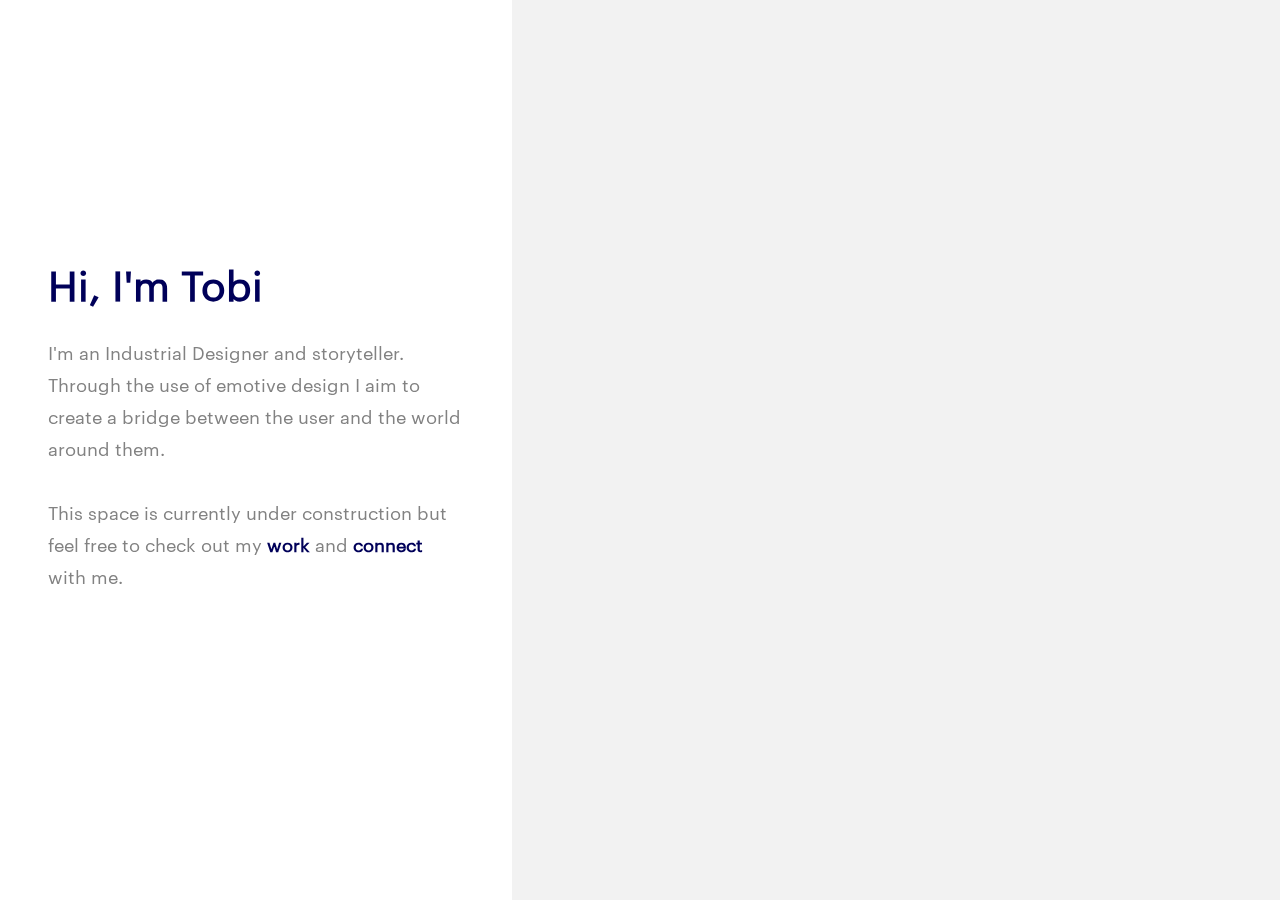
==== index.html @ 5060b802 "Website update 4" ====
<!DOCTYPE html>
<html>
<head>
	<title>Tobi Oyadiran</title>
	<meta property="og:title" content="Tobi Oyadiran" />
	<meta property="og:description" content="Tobi is an industrial designer in the UK focused on software design and consumer product design" />	
	<meta property="og:url" content="http://tobi.co.uk/" />
	<meta property="og:image" content="Tiny browser icon goes here" />
	<meta property="og:type" content="website" />
	<meta name="viewport" content="initial-scale=1,user-scalable=no">
	<meta name="apple-mobile-web-app-status-bar-style" content="black">
	<meta name="theme-color" content="#000000">
	<link rel="icon" type="image/x-icon" href="smaller browser icon goes here">
	<link rel="apple-touch-icon-precomposed" href="/public/images/icons/touch-icon-iphone.png" />
	<link rel="apple-touch-icon-precomposed" sizes="76x76" href="ipad icon" />
	<link rel="apple-touch-icon-precomposed" sizes="120x120" href="iphone icon" />
	<link rel="apple-touch-icon-precomposed" sizes="152x152" href="ipad icon" />
	<link rel="stylesheet" type="text/css" href="public/css/style.css"> 
    <link href="https://afeld.github.io/emoji-css/emoji.css" rel="stylesheet">
	<script src="https://ajax.googleapis.com/ajax/libs/jquery/2.1.4/jquery.min.js"></script>
	<script type="text/javascript" src="/public/js/jquery.history.js"></script>
	<script type="text/javascript" src="/public/js/imagesloaded.pkgd.min.js"></script>
	<script type="text/javascript" src="/public/js/functions.js"></script>
	
</head>
<body class="no-touch">
    
<div id="container">
	<div id="content">
		<div class="right-column fixed">
			<div class="cover-image"></div></a>    
		</div>
		<div class="left-column centered">
			<div class="content-wrap">
               
			<p2>Hi, I'm Tobi</p2>			
<p class="projects">
	


<p>I'm an Industrial Designer and storyteller. Through the use of emotive design I aim to create a bridge between the user and the world around them.</p>
                
<p>This space is currently under construction but feel free to check out my <b><a href="https://www.coroflot.com/tobioyadiran/Design-Folio-2016" target="_blank">work<a/></b> and <b><a href="https://www.linkedin.com/in/tobioyadiran/" target="_blank">connect<a/></b> with me.</p><i class="em em-grin"></i>
 
 
</div>
</body>
</html>
---- public/css/style.css ----
/* website by hi@andychung.me */

@font-face {
	font-family: 'Graphik Web';
	src: url('../fonts/Graphik-Regular-Web.eot');
	src: url('../fonts/Graphik-Regular-Web.eot?#iefix') format('embedded-opentype'),
	url('../fonts/Graphik-Regular-Web.woff') format('woff'),
	url('../fonts/Graphik-Regular-Web.ttf') format('truetype'),
	url('../fonts/Graphik-Regular-Web.svg#Graphik-Regular') format('svg');
	font-weight: 400;
	font-style: normal;
	font-stretch: normal;
}

* {
	margin: 0;
	padding: 0;
	box-sizing: border-box;
	list-style-type: none;
}

body {
	font-family: 'Graphik Web', sans-serif;
	color: #111;
	font-size: 13px;
	line-height: 18px;
	background-color: #f2f2f2;
	-webkit-font-smoothing: antialiased;
	-webkit-tap-highlight-color: rgba(0,0,0,0);
	-webkit-text-size-adjust: none
}

a {
	color: inherit;
	text-decoration: none;
}

.left-column a:active {
	opacity: .3;
}

.no-touch a:hover {
	border-bottom: 1px solid;
}

.no-touch a:active {
	opacity: 1;
}

#content { 

    
	display: -webkit-box;
	display: -moz-box;
	display: -ms-flexbox;
	display: -webkit-flex;
	display: flex;
	position: right;
	width: 100%;
	-webkit-transition: opacity .5s ease;
	-moz-transition: opacity .5s ease;
	transition: opacity .5s ease;
}

#content *:not(html) {
	-webkit-transform: translate3d(0, 0, 0);
	-moz-transform: translate3d(0, 0, 0);
	transform: translate3d(0, 0, 0);
}

.left-column,
.sticky-column {
	width: 40vw;
	min-height: 100vh;
}

.left-column {
	position: relative;
	background-color: white;
	-webkit-box-ordinal-group: 1;
	-moz-box-ordinal-group: 1;
	-ms-flex-order: 1;
	-webkit-order: 1;
	order: 1;
}

.left-column.centered,
.sticky-column {
	padding: 0 48px;
}

.centered {
	display: -webkit-flex;
	display: -moz-flex;
	display: flex;
	-webkit-flex-direction: column;
	-moz-flex-direction: column;
	flex-direction: column;
	-webkit-justify-content: center;
	-moz-justify-content: center;
	justify-content: center;
}

.content-wrap {
	max-width: 560px;
	padding: 96px 0;
	margin: 0 auto;
}

.sticky-column {
	top: 0;
	position: -webkit-sticky;
	position: sticky;
}

.pinned {
	position: fixed;
	position: -webkit-sticky;
	position: sticky;
}

nav {
	margin-bottom: 44px;
/* 	display: flex; */
}

/*
nav ul.core-nav {
	flex-grow: 1;
}
*/

nav li {
	display: block;
	float: left;
	margin-right: 1em;
}

nav li a {
	border-bottom: 1px solid transparent;
	display: block;
}

nav li a.disabled {
	pointer-events: none;
}

nav li.selected a {
	border-bottom: 1px solid;
}

p2 {
	font-weight: bold;
	font-size: 40px;
	line-height: 16px;
	margin-bottom: 8px;
    color: #000059
    
}

p2.project-title {
	margin-bottom: 4px;
}

.byline {
	margin-bottom: 8px;
}

ul.tags {
	margin-bottom: 8px;
}

ul.tags li {
	display: inline;
}

ul.tags li::after {
	content: ', '
}

ul.tags li:last-child::after {
	content: '';
}

p {
	font-size: 18px;
	line-height: 36px;
	margin-bottom: 36px;
    color: #828282
}

p:last-child {
	margin-bottom: 0;
}

p.projects span::after {
	content: ', ';
}

p.projects span:last-child::after {
	content: '.';
}

.right-column {
	min-height: 100vh;
	width: 60vw;
	position: fixed
	-webkit-box-ordinal-group: 2;
	-moz-box-ordinal-group: 2;
	-ms-flex-order: 2;
	-webkit-order: 2;
	order: 2;
}

.right-column .cover-image {
	position: absolute;
	top: 0px;
	right: 0px;
	left: 0px;
	bottom: 0px;
	background-image: url('../images/finalillustration.png');
	background-size: cover;
	background-position: center;
    background background-repeat: no-repeat
	opacity: 0;
	-webkit-transition: opacity .5s ease;
	-moz-transition: opacity .5s ease;
	transition: opacity .5s ease;
}

.right-column.fixed {
	position: fixed;
	right: 0;
	top: 0;
	bottom: 0;
}

.gallery {
	padding: 9px;
	position: relative;
}

.gallery .image {
	width: 100%;
	padding: 0 9px;
	margin: 9px 0;
	float: left;
}

.gallery .image .placeholder {
	position: relative;
	background-color: #222;
}

.gallery .image .placeholder img,
.gallery .image .placeholder video {
	position: absolute;
	display: block;
	width: 100%;
	height: auto;
	opacity: 0;
	-webkit-transition: opacity .5s ease;
	-moz-transition: opacity .5s ease;
	transition: opacity .5s ease;
}

.gallery .image.half {
	width: 50%;
}

.gallery .image .placeholder.video {
	padding-bottom: 56.25%;
}

@media only screen and (max-width: 1920px) {
	.content-wrap {
		max-width: 480px;
	}
}

@media only screen and (max-width: 1440px) {
	.content-wrap {
		padding: 48px 0;
	}

	nav {
		margin-bottom: 36px;
	}

	p {
		font-size: 18px;
		line-height: 32px;
		margin-bottom: 32px;
	}
}

@media only screen and (max-width: 1020px) {
	#content {
		display: block;
	}

	.right-column {
		min-height: 0;
	}

	.pinned {
		position: relative;
	}

	.left-column,
	.sticky-column {
		width: 100%;
	}

	.right-column.fixed {
		display: none;
	}

	.right-column {
		width: 100%;
	}
}

@media only screen and (max-width: 414px) {
	.left-column.centered,
	.sticky-column {
		padding: 0 36px;
	}

	.content-wrap {
		padding: 36px 0;
	}

	.gallery {
		padding: 4px;
	}

	.gallery .image {
		padding: 0 4px;
		margin: 4px 0;
	}
}

@media only screen and (max-width: 320px) {
	.left-column.centered,
	.sticky-column {
		padding: 0 8px;
	}
}

@supports not ((position: sticky) or (position: -webkit-sticky)) {
	#content *:not(html) {
		-webkit-transform: inherit;
		-moz-transform: inherit;
		transform: inherit;
	}

	.gallery img {
		-webkit-transform: translateZ(0);
		-webkit-transform-style: preserve-3d;
	}
}

.cf:after {
  visibility: hidden;
  display: block;
  font-size: 0;
  content: " ";
  clear: both;
  height: 0;
}

b, strong {
     color: #000059;
     }

.em { 
  font-size: 20px
    
}
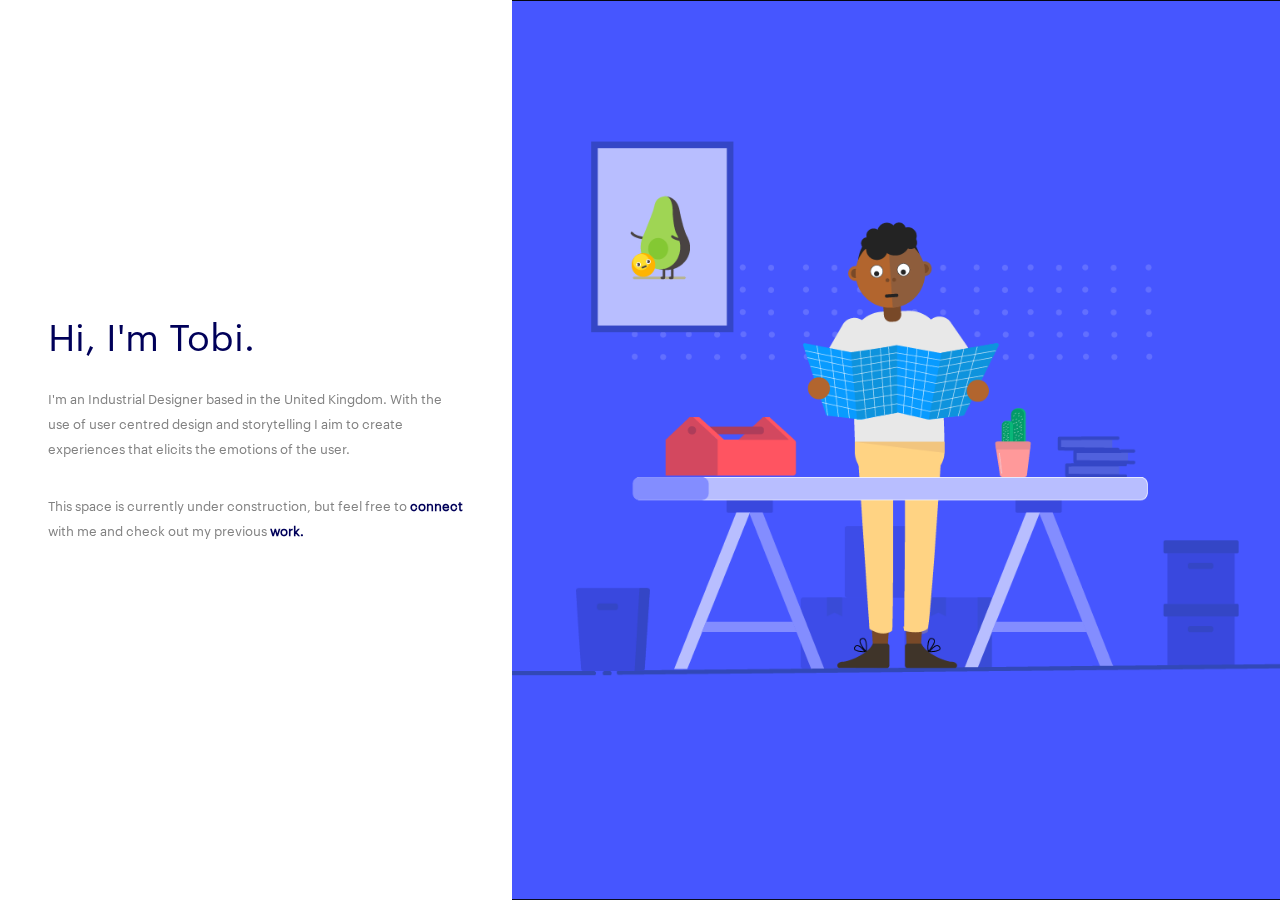
==== commit 1f47b996: "CSS Updates" ====
--- a/index.html
+++ b/index.html
@@ -16,15 +16,20 @@
 	<link rel="apple-touch-icon-precomposed" sizes="120x120" href="iphone icon" />
 	<link rel="apple-touch-icon-precomposed" sizes="152x152" href="ipad icon" />
 	<link rel="stylesheet" type="text/css" href="public/css/style.css"> 
+    <link rel="stylesheet" href="css/animate.css">
     <link href="https://afeld.github.io/emoji-css/emoji.css" rel="stylesheet">
 	<script src="https://ajax.googleapis.com/ajax/libs/jquery/2.1.4/jquery.min.js"></script>
 	<script type="text/javascript" src="/public/js/jquery.history.js"></script>
 	<script type="text/javascript" src="/public/js/imagesloaded.pkgd.min.js"></script>
 	<script type="text/javascript" src="/public/js/functions.js"></script>
 	
+      
 </head>
+        
+    
 <body class="no-touch">
     
+     
 <div id="container">
 	<div id="content">
 		<div class="right-column fixed">
@@ -33,16 +38,20 @@
 		<div class="left-column centered">
 			<div class="content-wrap">
                
-			<p2>Hi, I'm Tobi</p2>			
+			<p2>Hi, I'm Tobi.</p2>			
 <p class="projects">
 	
 
 
-<p>I'm an Industrial Designer and storyteller. Through the use of emotive design I aim to create a bridge between the user and the world around them.</p>
+<p>I'm an Industrial Designer based in the United Kingdom. With the use of user centred design and storytelling I aim to create experiences that elicits the emotions of the user.</p>
                 
-<p>This space is currently under construction but feel free to check out my <b><a href="https://www.coroflot.com/tobioyadiran/Design-Folio-2016" target="_blank">work<a/></b> and <b><a href="https://www.linkedin.com/in/tobioyadiran/" target="_blank">connect<a/></b> with me.</p><i class="em em-grin"></i>
- 
- 
+<p>This space is currently under construction, but feel free to <b><a href="https://www.linkedin.com/in/tobioyadiran/" target="_blank">connect</a></b> with me and check out my previous <b><a href="http://www.coroflot.com/people/project?id=1701342&user_id=664763"target="_blank">work.<a/></b></p>
+    
+    <p><i class="em em-palm_tree"></i>
+ </p>
+  
 </div>
+            <script>document.body.className += ' fade-out';</script>
 </body>
+      
 </html>--- a/public/css/style.css
+++ b/public/css/style.css
@@ -1,4 +1,9 @@
-/* website by hi@andychung.me */
+/* website by Tobi Oyadiran */
+
+
+.header{
+    
+}
 
 @font-face {
 	font-family: 'Graphik Web';
@@ -25,7 +30,7 @@
 	font-size: 13px;
 	line-height: 18px;
 	background-color: #f2f2f2;
-	-webkit-font-smoothing: antialiased;
+	-webkit-font-smoothing: antialiased;.
 	-webkit-tap-highlight-color: rgba(0,0,0,0);
 	-webkit-text-size-adjust: none
 }
@@ -150,8 +155,8 @@
 }
 
 p2 {
-	font-weight: bold;
-	font-size: 40px;
+	font-weight: ;
+	font-size: 37px;
 	line-height: 16px;
 	margin-bottom: 8px;
     color: #000059
@@ -183,8 +188,8 @@
 }
 
 p {
-	font-size: 18px;
-	line-height: 36px;
+	font-size: 15px;
+	line-height: 25px;
 	margin-bottom: 36px;
     color: #828282
 }
@@ -218,7 +223,7 @@
 	right: 0px;
 	left: 0px;
 	bottom: 0px;
-	background-image: url('../images/finalillustration.png');
+	background-image: url('../images/final.png');
 	background-size: cover;
 	background-position: center;
     background background-repeat: no-repeat
@@ -288,8 +293,8 @@
 	}
 
 	p {
-		font-size: 18px;
-		line-height: 32px;
+		font-size: 13px;
+		line-height: 25px;
 		margin-bottom: 32px;
 	}
 }
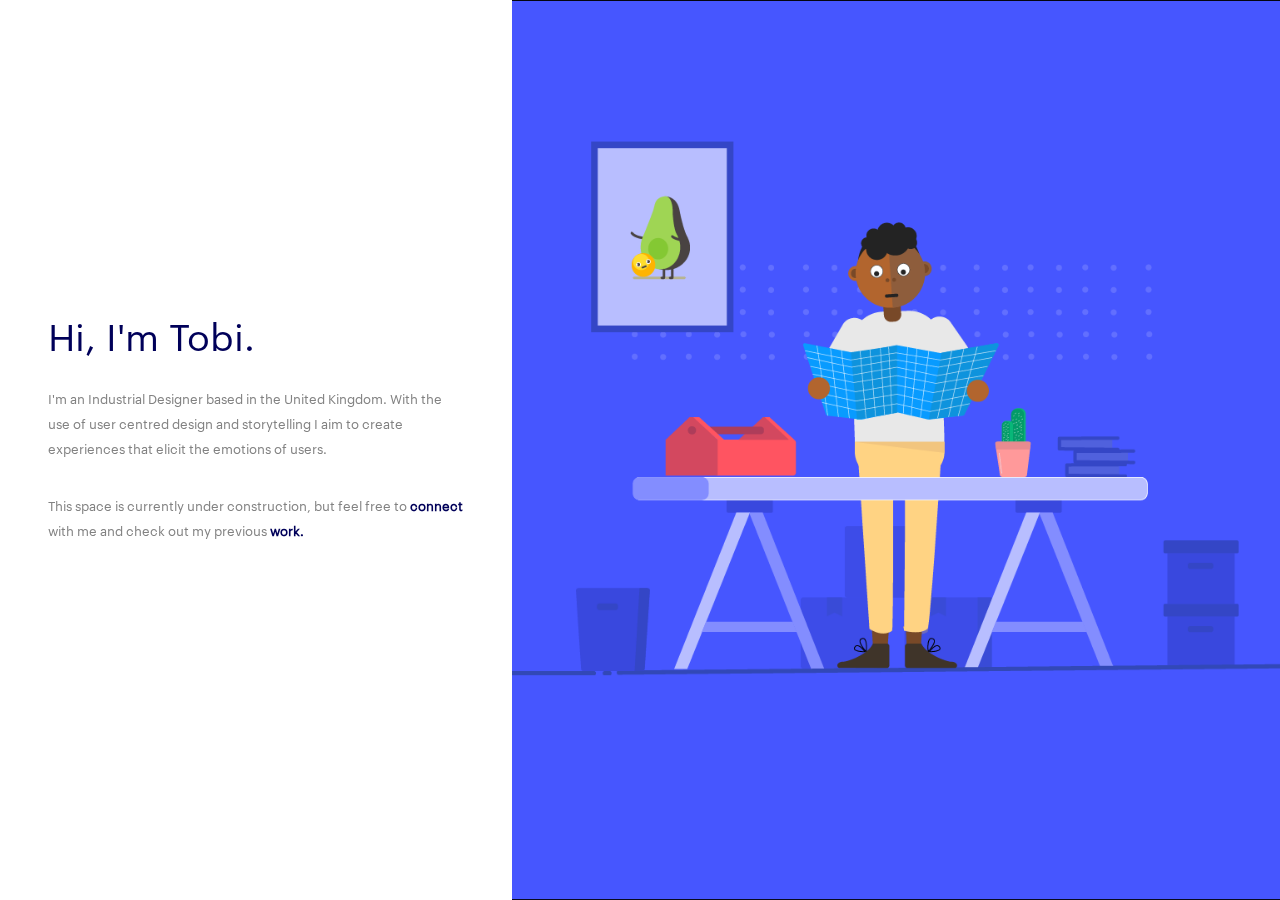
==== commit f49f4e90: "Spelling correction" ====
--- a/index.html
+++ b/index.html
@@ -43,7 +43,7 @@
 	
 
 
-<p>I'm an Industrial Designer based in the United Kingdom. With the use of user centred design and storytelling I aim to create experiences that elicits the emotions of the user.</p>
+<p>I'm an Industrial Designer based in the United Kingdom. With the use of user centred design and storytelling I aim to create experiences that elicit the emotions of users.</p>
                 
 <p>This space is currently under construction, but feel free to <b><a href="https://www.linkedin.com/in/tobioyadiran/" target="_blank">connect</a></b> with me and check out my previous <b><a href="http://www.coroflot.com/people/project?id=1701342&user_id=664763"target="_blank">work.<a/></b></p>
     
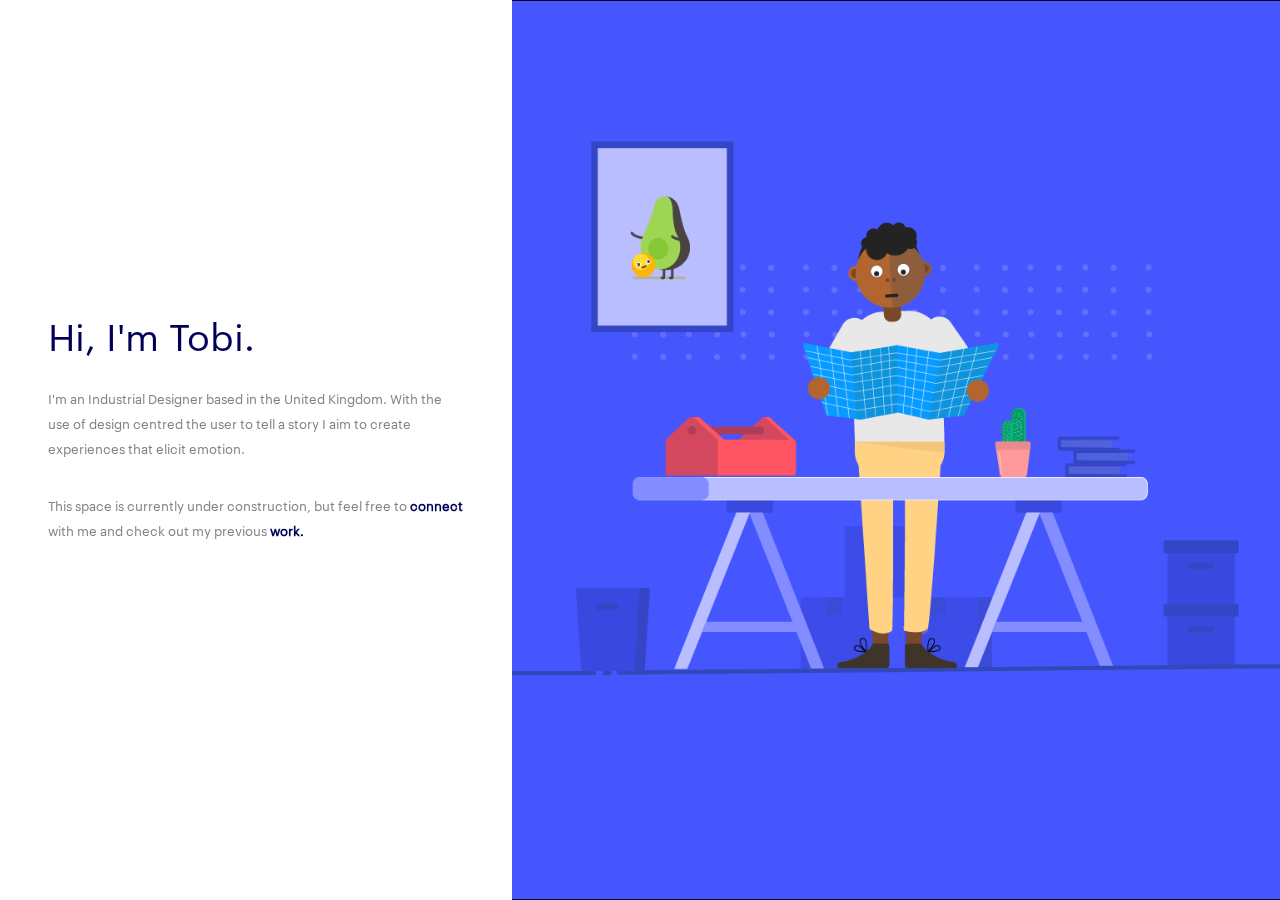
==== commit 85114aff: "Various site updates" ====
--- a/index.html
+++ b/index.html
@@ -1,28 +1,44 @@
 <!DOCTYPE html>
 <html>
 <head>
+    
 	<title>Tobi Oyadiran</title>
-	<meta property="og:title" content="Tobi Oyadiran" />
-	<meta property="og:description" content="Tobi is an industrial designer in the UK focused on software design and consumer product design" />	
-	<meta property="og:url" content="http://tobi.co.uk/" />
-	<meta property="og:image" content="Tiny browser icon goes here" />
+	<meta property="og:title" content="Tobi Oyadiran"/>
+	<meta property="og:description" content="Tobi Oyadiran is an Industrial designer based in the UK focusing on consumer and software design."/>	
+	<meta property="og:url" content="http://tobioyadiran.com/"/>
+	<meta property="og:image" content="logo"/>
 	<meta property="og:type" content="website" />
 	<meta name="viewport" content="initial-scale=1,user-scalable=no">
 	<meta name="apple-mobile-web-app-status-bar-style" content="black">
 	<meta name="theme-color" content="#000000">
-	<link rel="icon" type="image/x-icon" href="smaller browser icon goes here">
-	<link rel="apple-touch-icon-precomposed" href="/public/images/icons/touch-icon-iphone.png" />
-	<link rel="apple-touch-icon-precomposed" sizes="76x76" href="ipad icon" />
-	<link rel="apple-touch-icon-precomposed" sizes="120x120" href="iphone icon" />
-	<link rel="apple-touch-icon-precomposed" sizes="152x152" href="ipad icon" />
-	<link rel="stylesheet" type="text/css" href="public/css/style.css"> 
-    <link rel="stylesheet" href="css/animate.css">
+	<link rel="icon" type="favicon.ico" href="public/images/favicon/icon152x152.png">
+	<link rel="apple-touch-icon-precomposed" href="public/images/favicon/icon76x76.png" type="favicon.ico"/>
+	<link rel="apple-touch-icon-precomposed" sizes="76x76" href="public/images/favicon/icon76x76.png"/>
+	<link rel="apple-touch-icon-precomposed" sizes="120x120" href="public/images/favicon/icon120x120.png"/>
+	<link rel="apple-touch-icon-precomposed" sizes="152x152" href="public/images/favicon/icon152x152.png"/>
+	
+    
+    <!-- Stylesheet -->
+    <link rel="stylesheet" type="text/css" href="public/css/style.css"> 
     <link href="https://afeld.github.io/emoji-css/emoji.css" rel="stylesheet">
+    
+    <!-- Javascript -->
 	<script src="https://ajax.googleapis.com/ajax/libs/jquery/2.1.4/jquery.min.js"></script>
 	<script type="text/javascript" src="/public/js/jquery.history.js"></script>
 	<script type="text/javascript" src="/public/js/imagesloaded.pkgd.min.js"></script>
 	<script type="text/javascript" src="/public/js/functions.js"></script>
-	
+    
+    <!-- Google Analytics -->
+    <script>
+    (function(i,s,o,g,r,a,m){i['GoogleAnalyticsObject']=r;i[r]=i[r]||function(){
+    (i[r].q=i[r].q||[]).push(arguments)},i[r].l=1*new Date();a=s.createElement(o),
+    m=s.getElementsByTagName(o)[0];a.async=1;a.src=g;m.parentNode.insertBefore(a,m)
+    })(window,document,'script','https://www.google-analytics.com/analytics.js','ga');
+
+        ga('create', 'UA-104764102-1', 'auto');
+        ga('send', 'pageview');
+
+</script>
       
 </head>
         
@@ -30,7 +46,7 @@
 <body class="no-touch">
     
      
-<div id="container">
+<div id="container"> 
 	<div id="content">
 		<div class="right-column fixed">
 			<div class="cover-image"></div></a>    
@@ -43,7 +59,7 @@
 	
 
 
-<p>I'm an Industrial Designer based in the United Kingdom. With the use of user centred design and storytelling I aim to create experiences that elicit the emotions of users.</p>
+<p>I'm an Industrial Designer based in the United Kingdom. With the use of design centred the user to tell a story I aim to create experiences that elicit emotion.</p>
                 
 <p>This space is currently under construction, but feel free to <b><a href="https://www.linkedin.com/in/tobioyadiran/" target="_blank">connect</a></b> with me and check out my previous <b><a href="http://www.coroflot.com/people/project?id=1701342&user_id=664763"target="_blank">work.<a/></b></p>
     
@@ -51,7 +67,7 @@
  </p>
   
 </div>
-            <script>document.body.className += ' fade-out';</script>
+        
 </body>
       
 </html>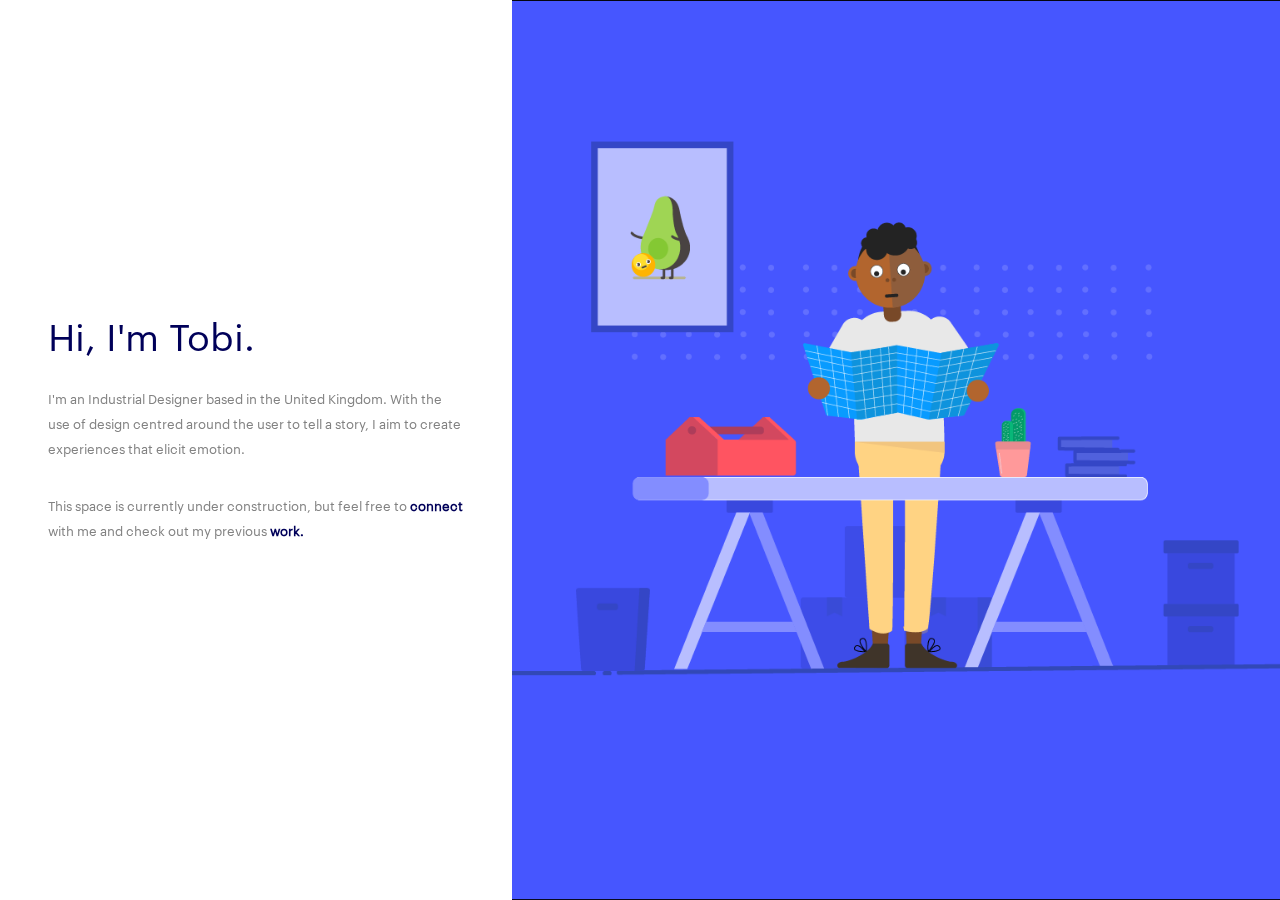
==== commit ebdd536d: "grammar changes" ====
--- a/index.html
+++ b/index.html
@@ -59,7 +59,7 @@
 	
 
 
-<p>I'm an Industrial Designer based in the United Kingdom. With the use of design centred the user to tell a story I aim to create experiences that elicit emotion.</p>
+<p>I'm an Industrial Designer based in the United Kingdom. With the use of design centred around the user to tell a story, I aim to create experiences that elicit emotion.</p>
                 
 <p>This space is currently under construction, but feel free to <b><a href="https://www.linkedin.com/in/tobioyadiran/" target="_blank">connect</a></b> with me and check out my previous <b><a href="http://www.coroflot.com/people/project?id=1701342&user_id=664763"target="_blank">work.<a/></b></p>
     
